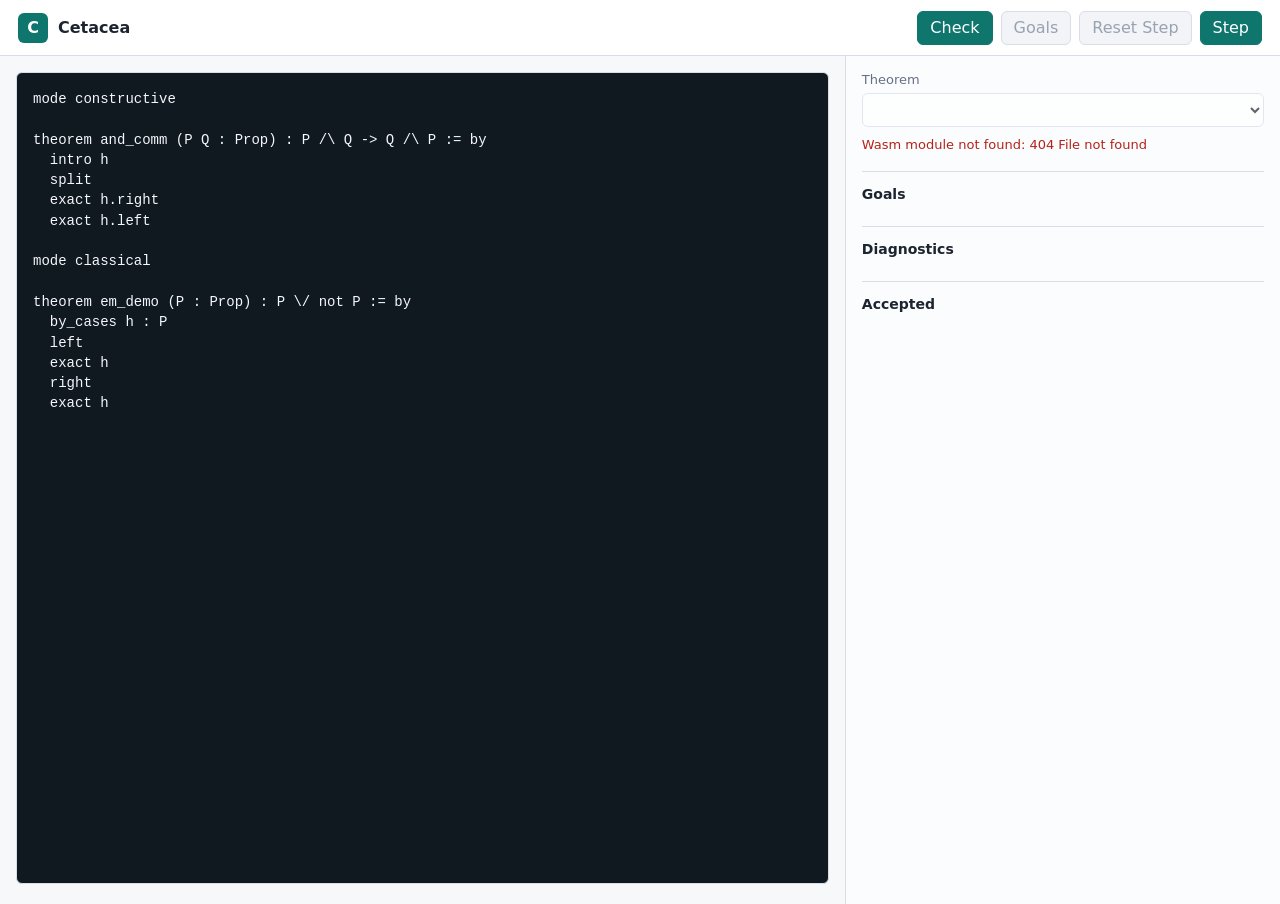
==== web/index.html @ ebc603d8 "Add wasm web UI and goal stepping APIs" ====
<!doctype html>
<html lang="en">
  <head>
    <meta charset="utf-8" />
    <meta name="viewport" content="width=device-width, initial-scale=1" />
    <title>Cetacea</title>
    <link rel="stylesheet" href="./styles.css" />
  </head>
  <body>
    <header class="topbar">
      <div class="brand">
        <span class="brand-mark">C</span>
        <span>Cetacea</span>
      </div>
      <div class="actions">
        <button id="checkButton" type="button">Check</button>
        <button id="cursorGoalsButton" type="button">Goals</button>
        <button id="resetButton" type="button">Reset Step</button>
        <button id="stepButton" type="button">Step</button>
      </div>
    </header>

    <main class="workspace">
      <section class="editor-pane" aria-label="Source editor">
        <textarea id="sourceEditor" spellcheck="false"></textarea>
      </section>

      <aside class="side-pane" aria-label="Proof state">
        <div class="toolbar-row">
          <label for="theoremSelect">Theorem</label>
          <select id="theoremSelect"></select>
        </div>
        <div id="status" class="status">Loading wasm</div>

        <section class="panel">
          <h2>Goals</h2>
          <div id="goalMeta" class="meta"></div>
          <div id="goals"></div>
        </section>

        <section class="panel">
          <h2>Diagnostics</h2>
          <div id="diagnostics"></div>
        </section>

        <section class="panel">
          <h2>Accepted</h2>
          <div id="accepted"></div>
        </section>
      </aside>
    </main>

    <script type="module" src="./app.js"></script>
  </body>
</html>
---- web/styles.css ----
:root {
  color-scheme: light;
  --bg: #f7f8fa;
  --ink: #1c2430;
  --muted: #667085;
  --line: #d8dee8;
  --panel: #ffffff;
  --accent: #0f766e;
  --accent-strong: #0b5f59;
  --error: #b42318;
  --code-bg: #101820;
  --code-ink: #f4f7fb;
}

* {
  box-sizing: border-box;
}

html,
body {
  height: 100%;
}

body {
  margin: 0;
  background: var(--bg);
  color: var(--ink);
  font-family:
    Inter, ui-sans-serif, system-ui, -apple-system, BlinkMacSystemFont, "Segoe UI",
    sans-serif;
}

button,
select,
textarea {
  font: inherit;
}

.topbar {
  height: 56px;
  display: flex;
  align-items: center;
  justify-content: space-between;
  gap: 16px;
  padding: 0 18px;
  border-bottom: 1px solid var(--line);
  background: var(--panel);
}

.brand {
  display: flex;
  align-items: center;
  gap: 10px;
  font-weight: 700;
}

.brand-mark {
  display: grid;
  place-items: center;
  width: 30px;
  height: 30px;
  border-radius: 6px;
  background: var(--accent);
  color: white;
}

.actions {
  display: flex;
  gap: 8px;
  flex-wrap: wrap;
  justify-content: flex-end;
}

button {
  min-height: 34px;
  border: 1px solid var(--line);
  border-radius: 6px;
  background: #fff;
  color: var(--ink);
  padding: 0 12px;
  cursor: pointer;
}

button:hover {
  border-color: var(--accent);
}

button:disabled {
  cursor: not-allowed;
  color: #98a2b3;
  background: #f2f4f7;
}

#checkButton,
#stepButton {
  background: var(--accent);
  border-color: var(--accent);
  color: white;
}

#checkButton:hover,
#stepButton:hover {
  background: var(--accent-strong);
}

.workspace {
  min-height: calc(100vh - 56px);
  display: grid;
  grid-template-columns: minmax(0, 1fr) minmax(340px, 34vw);
}

.editor-pane {
  min-width: 0;
  padding: 16px;
}

#sourceEditor {
  width: 100%;
  height: calc(100vh - 88px);
  resize: none;
  border: 1px solid var(--line);
  border-radius: 6px;
  background: var(--code-bg);
  color: var(--code-ink);
  line-height: 1.45;
  padding: 16px;
  tab-size: 2;
  font-family:
    "SFMono-Regular", Consolas, "Liberation Mono", Menlo, monospace;
  font-size: 14px;
}

.side-pane {
  min-width: 0;
  border-left: 1px solid var(--line);
  background: #fbfcfe;
  padding: 16px;
  overflow: auto;
}

.toolbar-row {
  display: grid;
  gap: 6px;
  margin-bottom: 10px;
}

label,
.meta,
.status {
  color: var(--muted);
  font-size: 13px;
}

select {
  min-height: 34px;
  border: 1px solid var(--line);
  border-radius: 6px;
  background: white;
  color: var(--ink);
  padding: 0 10px;
}

.status {
  min-height: 22px;
  margin-bottom: 12px;
}

.status.error {
  color: var(--error);
}

.panel {
  border-top: 1px solid var(--line);
  padding: 14px 0;
}

.panel h2 {
  margin: 0 0 10px;
  font-size: 14px;
}

.goal {
  border: 1px solid var(--line);
  border-radius: 6px;
  background: var(--panel);
  margin-bottom: 10px;
  overflow: hidden;
}

.goal-context,
.goal-target,
.diagnostic,
.accepted-item,
.empty {
  padding: 10px 12px;
}

.goal-context {
  border-bottom: 1px solid var(--line);
  color: var(--muted);
}

.goal-target {
  font-weight: 650;
}

code,
pre {
  font-family:
    "SFMono-Regular", Consolas, "Liberation Mono", Menlo, monospace;
}

pre {
  margin: 0;
  white-space: pre-wrap;
  word-break: break-word;
}

.diagnostic {
  border-left: 3px solid var(--error);
  background: #fff7f5;
  margin-bottom: 8px;
  border-radius: 4px;
}

.diagnostic-title {
  color: var(--error);
  font-weight: 650;
}

.diagnostic-note {
  color: var(--muted);
  margin-top: 4px;
}

.accepted-item {
  background: var(--panel);
  border: 1px solid var(--line);
  border-radius: 6px;
  margin-bottom: 8px;
}

.empty {
  color: var(--muted);
}

@media (max-width: 860px) {
  .topbar {
    height: auto;
    align-items: flex-start;
    flex-direction: column;
    padding: 12px;
  }

  .workspace {
    grid-template-columns: 1fr;
  }

  .side-pane {
    border-left: 0;
    border-top: 1px solid var(--line);
  }

  #sourceEditor {
    height: 54vh;
  }
}
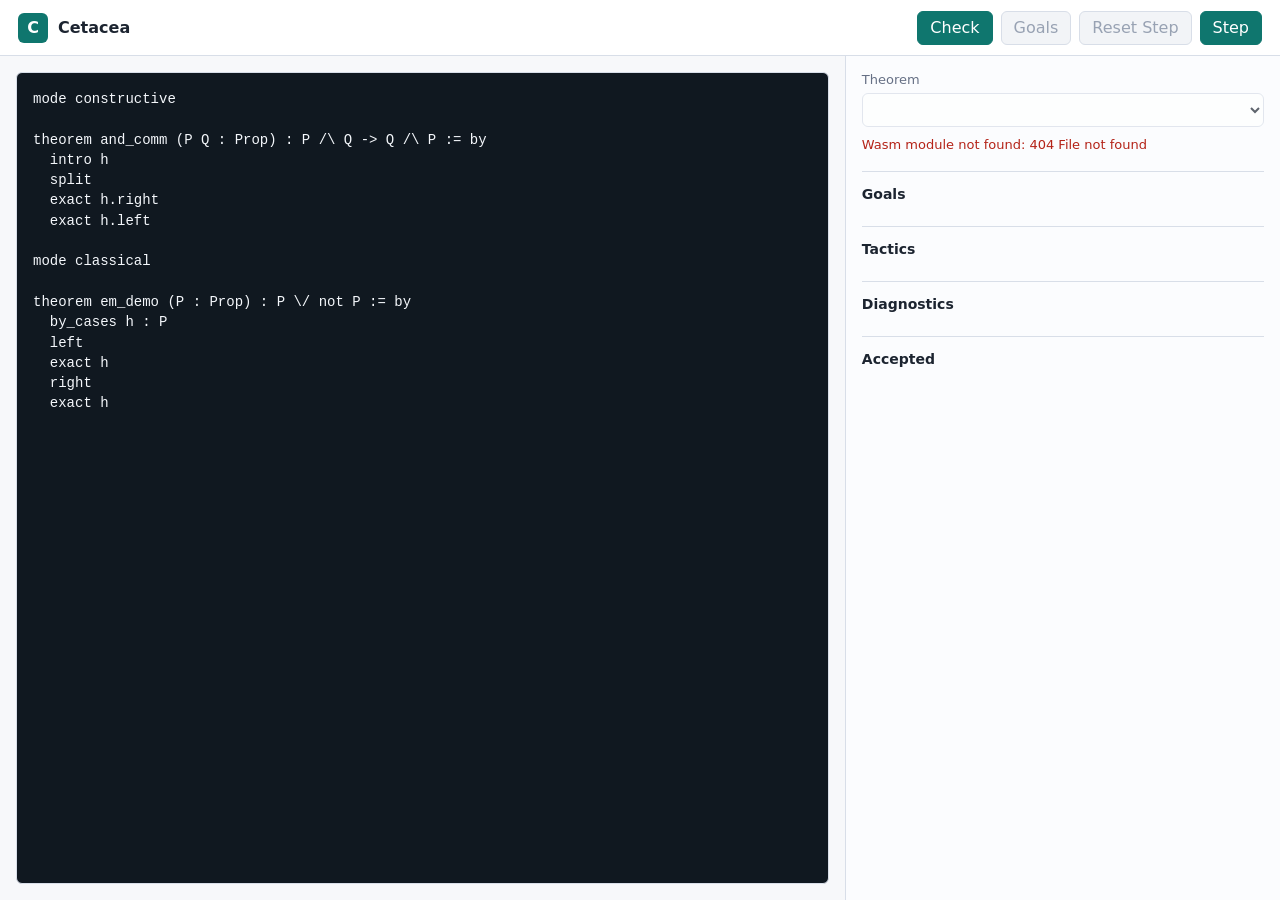
==== commit 6c80d7f0: "Highlight proof steps in web UI" ====
--- a/web/index.html
+++ b/web/index.html
@@ -22,7 +22,10 @@
 
     <main class="workspace">
       <section class="editor-pane" aria-label="Source editor">
-        <textarea id="sourceEditor" spellcheck="false"></textarea>
+        <div class="editor-shell">
+          <pre id="sourceHighlights" aria-hidden="true"></pre>
+          <textarea id="sourceEditor" spellcheck="false"></textarea>
+        </div>
       </section>
 
       <aside class="side-pane" aria-label="Proof state">
@@ -36,6 +39,11 @@
           <h2>Goals</h2>
           <div id="goalMeta" class="meta"></div>
           <div id="goals"></div>
+        </section>
+
+        <section class="panel">
+          <h2>Tactics</h2>
+          <div id="tactics"></div>
         </section>
 
         <section class="panel">
--- a/web/styles.css
+++ b/web/styles.css
@@ -7,6 +7,7 @@
   --panel: #ffffff;
   --accent: #0f766e;
   --accent-strong: #0b5f59;
+  --next: #b45309;
   --error: #b42318;
   --code-bg: #101820;
   --code-ink: #f4f7fb;
@@ -114,20 +115,70 @@
   padding: 16px;
 }
 
-#sourceEditor {
+.editor-shell {
+  position: relative;
   width: 100%;
   height: calc(100vh - 88px);
-  resize: none;
   border: 1px solid var(--line);
   border-radius: 6px;
   background: var(--code-bg);
-  color: var(--code-ink);
+  overflow: hidden;
+}
+
+#sourceEditor,
+#sourceHighlights {
+  position: absolute;
+  inset: 0;
+  width: 100%;
+  height: 100%;
+  margin: 0;
   line-height: 1.45;
   padding: 16px;
   tab-size: 2;
   font-family:
     "SFMono-Regular", Consolas, "Liberation Mono", Menlo, monospace;
   font-size: 14px;
+  white-space: pre-wrap;
+  word-break: break-word;
+}
+
+#sourceEditor {
+  resize: none;
+  border: 0;
+  background: transparent;
+  color: var(--code-ink);
+  caret-color: var(--code-ink);
+}
+
+#sourceEditor:focus {
+  outline: 2px solid color-mix(in srgb, var(--accent) 60%, transparent);
+  outline-offset: -2px;
+}
+
+#sourceHighlights {
+  pointer-events: none;
+  color: transparent;
+  overflow: auto;
+}
+
+#sourceHighlights::-webkit-scrollbar {
+  display: none;
+}
+
+.source-line {
+  display: block;
+  min-height: 1.45em;
+  margin: 0 -16px;
+  padding: 0 16px;
+}
+
+.source-line.is-current {
+  background: rgba(20, 184, 166, 0.24);
+}
+
+.source-line.is-next {
+  background: rgba(245, 158, 11, 0.14);
+  box-shadow: inset 3px 0 0 var(--next);
 }
 
 .side-pane {
@@ -202,6 +253,54 @@
 
 .goal-target {
   font-weight: 650;
+}
+
+.tactic-item {
+  width: 100%;
+  display: grid;
+  grid-template-columns: 38px minmax(0, 1fr);
+  gap: 10px;
+  align-items: start;
+  min-height: 36px;
+  margin-bottom: 6px;
+  padding: 8px 10px;
+  text-align: left;
+  border: 1px solid var(--line);
+  background: var(--panel);
+}
+
+.tactic-item:hover {
+  border-color: var(--accent);
+}
+
+.tactic-item.is-done {
+  color: var(--muted);
+  background: #f8fafc;
+}
+
+.tactic-item.is-current {
+  border-color: var(--accent);
+  background: #e7f6f3;
+  box-shadow: inset 3px 0 0 var(--accent);
+  color: var(--ink);
+}
+
+.tactic-item.is-next {
+  border-color: #f59e0b;
+  background: #fff8eb;
+  color: var(--ink);
+}
+
+.tactic-line {
+  color: var(--muted);
+  font-variant-numeric: tabular-nums;
+}
+
+.tactic-text {
+  min-width: 0;
+  font-family:
+    "SFMono-Regular", Consolas, "Liberation Mono", Menlo, monospace;
+  overflow-wrap: anywhere;
 }
 
 code,
@@ -261,7 +360,7 @@
     border-top: 1px solid var(--line);
   }
 
-  #sourceEditor {
+  .editor-shell {
     height: 54vh;
   }
 }
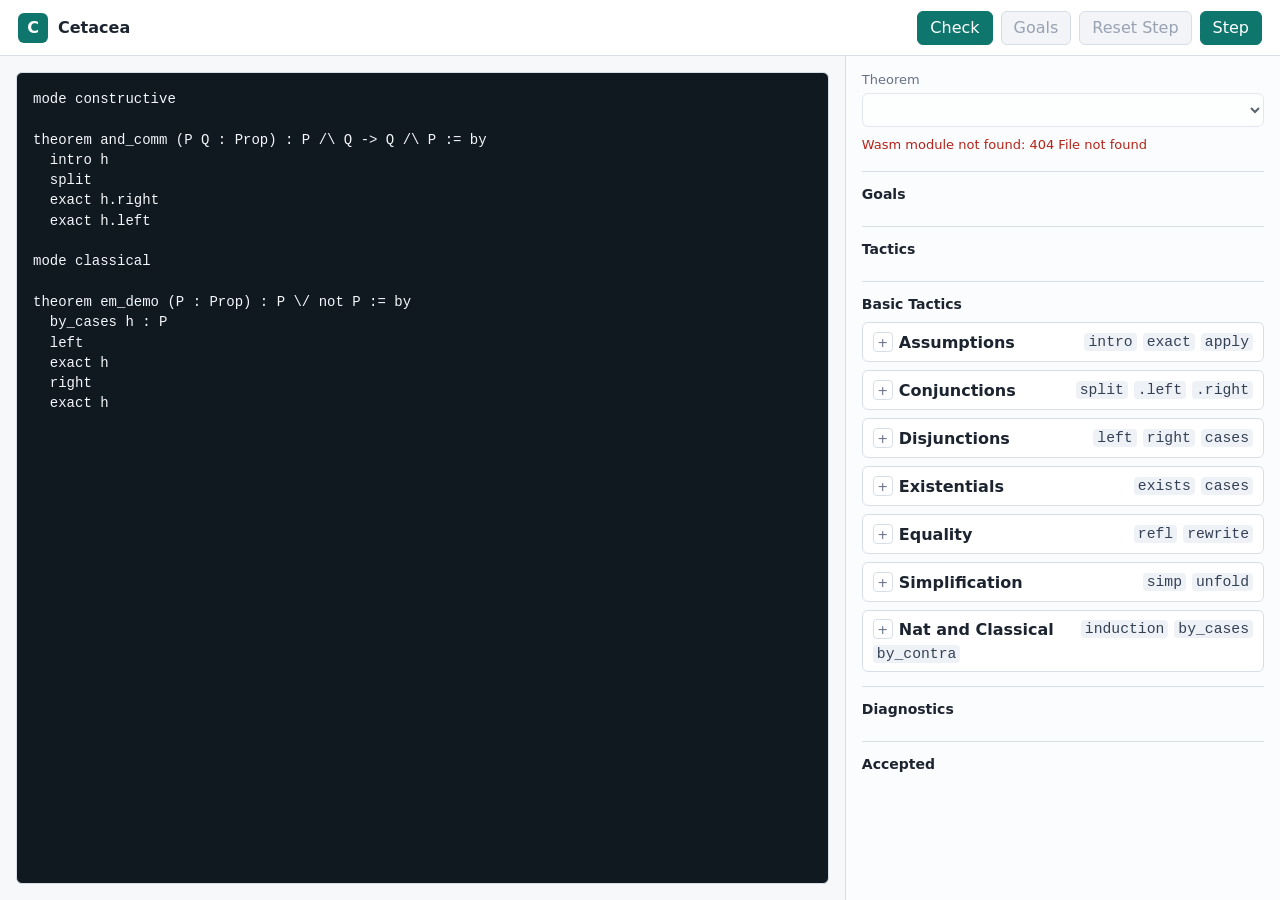
==== commit 70485489: "improvements to UI" ====
--- a/web/index.html
+++ b/web/index.html
@@ -46,6 +46,138 @@
           <div id="tactics"></div>
         </section>
 
+        <section class="panel tutorial-panel">
+          <h2>Basic Tactics</h2>
+          <div class="tutorial-list">
+            <details class="tutorial-item">
+              <summary>
+                <span>Assumptions</span>
+                <code>intro</code>
+                <code>exact</code>
+                <code>apply</code>
+              </summary>
+              <p>
+                Use <code>intro name</code> to move an implication or universal
+                binder into the context. Use <code>exact proof</code> when a
+                hypothesis or theorem already proves the goal.
+              </p>
+              <pre>intro h
+exact h
+apply theorem_name</pre>
+            </details>
+
+            <details class="tutorial-item">
+              <summary>
+                <span>Conjunctions</span>
+                <code>split</code>
+                <code>.left</code>
+                <code>.right</code>
+              </summary>
+              <p>
+                Use <code>split</code> for conjunction goals. Project existing
+                conjunction hypotheses with <code>h.left</code> and
+                <code>h.right</code>.
+              </p>
+              <pre>split
+exact h.left
+exact h.right</pre>
+            </details>
+
+            <details class="tutorial-item">
+              <summary>
+                <span>Disjunctions</span>
+                <code>left</code>
+                <code>right</code>
+                <code>cases</code>
+              </summary>
+              <p>
+                Use <code>left</code> or <code>right</code> to choose a side of
+                an or-goal. Use <code>cases h with</code> to analyze an
+                existing disjunction.
+              </p>
+              <pre>cases h with
+| left hp =&gt;
+    exact hp
+| right hq =&gt;
+    exact hq</pre>
+            </details>
+
+            <details class="tutorial-item">
+              <summary>
+                <span>Existentials</span>
+                <code>exists</code>
+                <code>cases</code>
+              </summary>
+              <p>
+                Use <code>exists witness</code> to provide a witness. Use
+                <code>cases h with</code> to unpack a witness and its proof.
+              </p>
+              <pre>exists x
+exact hx
+
+cases h with
+| intro x hx =&gt;
+    exact hx</pre>
+            </details>
+
+            <details class="tutorial-item">
+              <summary>
+                <span>Equality</span>
+                <code>refl</code>
+                <code>rewrite</code>
+              </summary>
+              <p>
+                Use <code>refl</code> for goals where both sides compute to the
+                same term. Use <code>rewrite h</code> when an equality proof can
+                rewrite the current target.
+              </p>
+              <pre>refl
+rewrite h
+rewrite -&gt; h
+rewrite all h</pre>
+            </details>
+
+            <details class="tutorial-item">
+              <summary>
+                <span>Simplification</span>
+                <code>simp</code>
+                <code>unfold</code>
+              </summary>
+              <p>
+                Use <code>simp</code> for built-in computation and transparent
+                definitions. Use <code>simp at h</code> or <code>simp at *</code>
+                for hypotheses.
+              </p>
+              <pre>simp
+simp [lemma]
+simp at h
+unfold definition_name</pre>
+            </details>
+
+            <details class="tutorial-item">
+              <summary>
+                <span>Nat and Classical</span>
+                <code>induction</code>
+                <code>by_cases</code>
+                <code>by_contra</code>
+              </summary>
+              <p>
+                Use <code>induction n with</code> for natural numbers. In
+                classical mode, use <code>by_cases h : P</code> or
+                <code>by_contra h</code>.
+              </p>
+              <pre>induction n with
+| zero =&gt;
+    simp
+| succ n ih =&gt;
+    simp
+
+by_cases h : P
+by_contra h</pre>
+            </details>
+          </div>
+        </section>
+
         <section class="panel">
           <h2>Diagnostics</h2>
           <div id="diagnostics"></div>
--- a/web/styles.css
+++ b/web/styles.css
@@ -303,6 +303,90 @@
   overflow-wrap: anywhere;
 }
 
+.tutorial-list {
+  display: grid;
+  gap: 8px;
+}
+
+.tutorial-item {
+  border: 1px solid var(--line);
+  border-radius: 6px;
+  background: var(--panel);
+  overflow: hidden;
+}
+
+.tutorial-item summary {
+  display: flex;
+  align-items: center;
+  flex-wrap: wrap;
+  gap: 6px;
+  min-height: 38px;
+  padding: 8px 10px;
+  cursor: pointer;
+  list-style: none;
+}
+
+.tutorial-item summary::-webkit-details-marker {
+  display: none;
+}
+
+.tutorial-item summary::before {
+  content: "+";
+  display: inline-grid;
+  place-items: center;
+  flex: 0 0 18px;
+  height: 18px;
+  border: 1px solid var(--line);
+  border-radius: 4px;
+  color: var(--muted);
+  font-size: 13px;
+  line-height: 1;
+}
+
+.tutorial-item[open] summary::before {
+  content: "-";
+}
+
+.tutorial-item summary span {
+  flex: 1;
+  flex-basis: 150px;
+  min-width: 0;
+  font-weight: 650;
+}
+
+.tutorial-item summary code {
+  flex: 0 1 auto;
+  max-width: 96px;
+  overflow: hidden;
+  text-overflow: ellipsis;
+  white-space: nowrap;
+}
+
+.tutorial-item p {
+  margin: 0;
+  padding: 10px 12px 0;
+  color: var(--muted);
+  font-size: 13px;
+  line-height: 1.45;
+}
+
+.tutorial-item pre {
+  margin: 10px 12px 12px;
+  padding: 10px;
+  border-radius: 6px;
+  background: #f4f7fb;
+  color: var(--ink);
+  font-size: 13px;
+}
+
+code {
+  padding: 1px 4px;
+  border-radius: 4px;
+  background: #eef2f7;
+  color: #344054;
+  font-size: 0.92em;
+}
+
 code,
 pre {
   font-family:
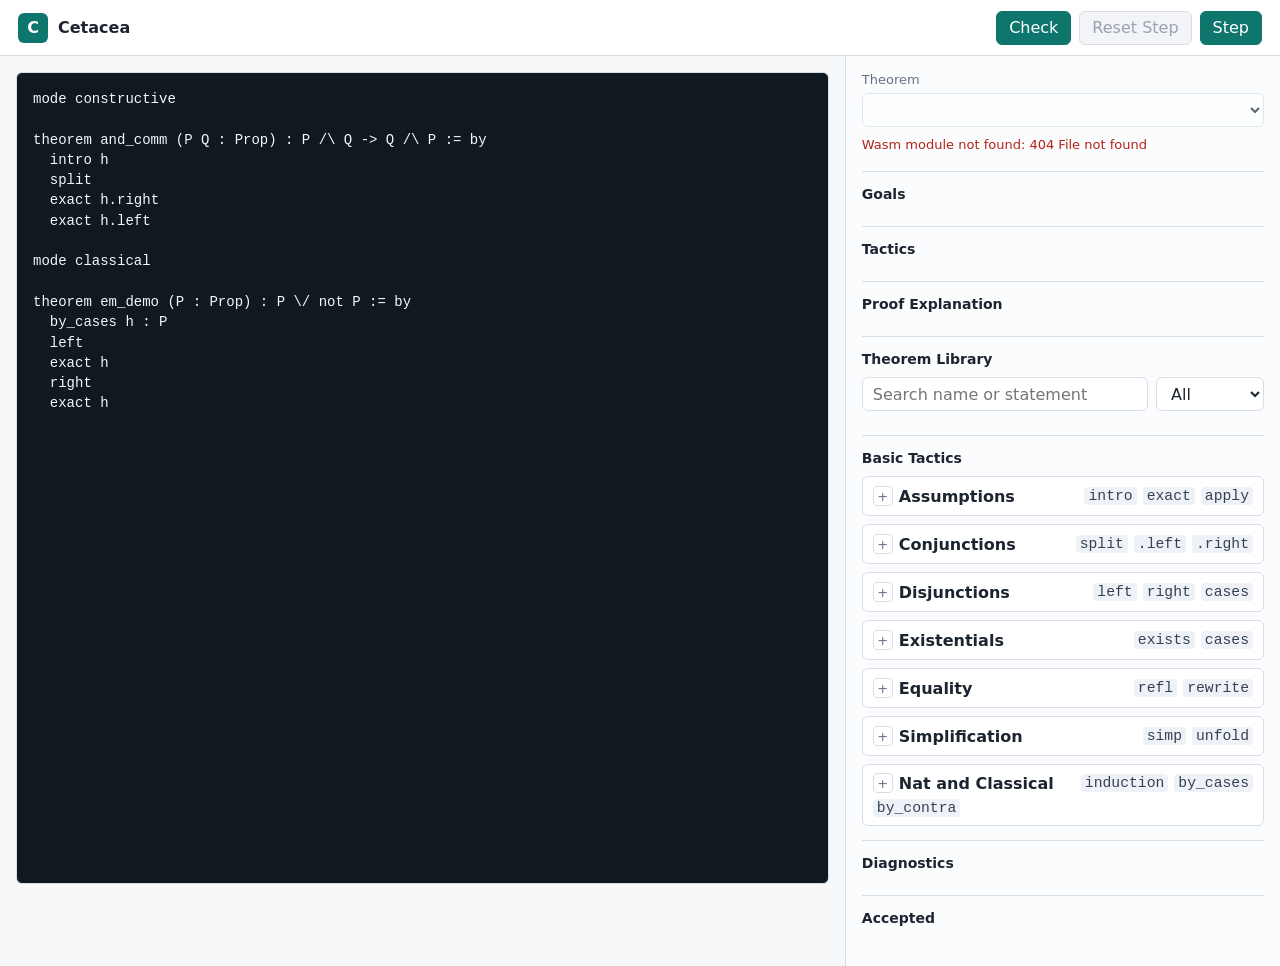
==== commit b9449b21: "Add teaching assistant proof features" ====
--- a/web/index.html
+++ b/web/index.html
@@ -14,7 +14,6 @@
       </div>
       <div class="actions">
         <button id="checkButton" type="button">Check</button>
-        <button id="cursorGoalsButton" type="button">Goals</button>
         <button id="resetButton" type="button">Reset Step</button>
         <button id="stepButton" type="button">Step</button>
       </div>
@@ -46,6 +45,30 @@
           <div id="tactics"></div>
         </section>
 
+        <section class="panel">
+          <h2>Proof Explanation</h2>
+          <div id="proofExplanation"></div>
+        </section>
+
+        <section class="panel">
+          <h2>Theorem Library</h2>
+          <div class="library-controls">
+            <input
+              id="librarySearch"
+              type="search"
+              autocomplete="off"
+              spellcheck="false"
+              placeholder="Search name or statement"
+            />
+            <select id="libraryScope" aria-label="Theorem library scope">
+              <option value="all">All</option>
+              <option value="imported">Imported</option>
+              <option value="local">Local</option>
+            </select>
+          </div>
+          <div id="theoremLibrary"></div>
+        </section>
+
         <section class="panel tutorial-panel">
           <h2>Basic Tactics</h2>
           <div class="tutorial-list">
--- a/web/styles.css
+++ b/web/styles.css
@@ -33,6 +33,7 @@
 
 button,
 select,
+input,
 textarea {
   font: inherit;
 }
@@ -211,6 +212,16 @@
   padding: 0 10px;
 }
 
+input[type="search"] {
+  min-width: 0;
+  min-height: 34px;
+  border: 1px solid var(--line);
+  border-radius: 6px;
+  background: white;
+  color: var(--ink);
+  padding: 0 10px;
+}
+
 .status {
   min-height: 22px;
   margin-bottom: 12px;
@@ -253,6 +264,49 @@
 
 .goal-target {
   font-weight: 650;
+}
+
+.goal-hints {
+  display: grid;
+  gap: 8px;
+  padding: 10px 12px;
+  border-top: 1px solid var(--line);
+  background: #fbfcfe;
+}
+
+.hint-heading {
+  color: var(--muted);
+  font-size: 12px;
+  font-weight: 700;
+  text-transform: uppercase;
+}
+
+.hint-item {
+  display: grid;
+  grid-template-columns: minmax(96px, 140px) minmax(0, 1fr);
+  gap: 10px;
+  align-items: start;
+}
+
+.hint-tactic {
+  min-width: 0;
+  padding: 6px 8px;
+  font-family:
+    "SFMono-Regular", Consolas, "Liberation Mono", Menlo, monospace;
+  text-align: left;
+  overflow-wrap: anywhere;
+}
+
+.hint-title {
+  font-size: 13px;
+  font-weight: 650;
+}
+
+.hint-detail {
+  margin-top: 2px;
+  color: var(--muted);
+  font-size: 12px;
+  line-height: 1.4;
 }
 
 .tactic-item {
@@ -306,6 +360,151 @@
 .tutorial-list {
   display: grid;
   gap: 8px;
+}
+
+.library-controls {
+  display: grid;
+  grid-template-columns: minmax(0, 1fr) 108px;
+  gap: 8px;
+  margin-bottom: 10px;
+}
+
+#proofExplanation {
+  display: grid;
+  gap: 8px;
+}
+
+.explain-meta {
+  color: var(--muted);
+  font-size: 13px;
+}
+
+.explain-step {
+  border: 1px solid var(--line);
+  border-radius: 6px;
+  background: var(--panel);
+  overflow: hidden;
+}
+
+.explain-head {
+  display: flex;
+  align-items: center;
+  flex-wrap: wrap;
+  gap: 8px;
+  padding: 8px 10px;
+  border-bottom: 1px solid var(--line);
+}
+
+.explain-line {
+  color: var(--muted);
+  font-size: 12px;
+  font-variant-numeric: tabular-nums;
+}
+
+.explain-before,
+.explain-after {
+  padding: 8px 10px;
+  color: var(--muted);
+  font-size: 12px;
+}
+
+.explain-before {
+  border-bottom: 1px solid var(--line);
+}
+
+.explain-after {
+  border-top: 1px solid var(--line);
+  background: #fbfcfe;
+}
+
+.explain-body {
+  display: grid;
+  gap: 4px;
+  padding: 9px 10px;
+}
+
+.explain-body p {
+  margin: 0;
+  color: var(--ink);
+  font-size: 13px;
+  line-height: 1.45;
+}
+
+.explain-warning {
+  padding: 8px 10px;
+  border: 1px solid #fedf89;
+  border-radius: 4px;
+  background: #fffbeb;
+  color: #854d0e;
+  font-size: 13px;
+}
+
+#theoremLibrary {
+  display: grid;
+  gap: 8px;
+}
+
+.library-item {
+  border: 1px solid var(--line);
+  border-radius: 6px;
+  background: var(--panel);
+  overflow: hidden;
+}
+
+.library-item.is-suggested {
+  border-color: var(--accent);
+  box-shadow: inset 3px 0 0 var(--accent);
+}
+
+.library-head {
+  display: grid;
+  grid-template-columns: minmax(0, 1fr) auto;
+  gap: 8px;
+  align-items: center;
+  padding: 8px 10px;
+  border-bottom: 1px solid var(--line);
+}
+
+.library-name {
+  min-width: 0;
+  padding: 0;
+  border: 0;
+  background: transparent;
+  color: var(--ink);
+  font-family:
+    "SFMono-Regular", Consolas, "Liberation Mono", Menlo, monospace;
+  font-weight: 700;
+  text-align: left;
+  overflow-wrap: anywhere;
+}
+
+.library-name:hover {
+  color: var(--accent);
+}
+
+.library-badges {
+  display: flex;
+  flex-wrap: wrap;
+  justify-content: flex-end;
+  gap: 4px;
+}
+
+.badge {
+  display: inline-flex;
+  align-items: center;
+  min-height: 20px;
+  padding: 0 6px;
+  border-radius: 4px;
+  background: #eef2f7;
+  color: #475467;
+  font-size: 11px;
+  font-weight: 650;
+}
+
+.library-statement {
+  padding: 8px 10px;
+  color: var(--muted);
+  font-size: 12px;
 }
 
 .tutorial-item {
@@ -416,6 +615,35 @@
   margin-top: 4px;
 }
 
+.diagnostic-help {
+  margin-top: 8px;
+  padding: 8px;
+  border: 1px solid #fedf89;
+  border-radius: 4px;
+  background: #fffbeb;
+}
+
+.diagnostic-help-title {
+  color: #92400e;
+  font-weight: 700;
+}
+
+.diagnostic-help-detail {
+  margin-top: 3px;
+  color: #854d0e;
+  font-size: 13px;
+  line-height: 1.4;
+}
+
+.diagnostic-example {
+  margin-top: 6px;
+  padding: 8px;
+  border-radius: 4px;
+  background: #fff7d6;
+  color: var(--ink);
+  font-size: 12px;
+}
+
 .accepted-item {
   background: var(--panel);
   border: 1px solid var(--line);
@@ -447,4 +675,14 @@
   .editor-shell {
     height: 54vh;
   }
-}
+
+  .hint-item,
+  .library-controls,
+  .library-head {
+    grid-template-columns: 1fr;
+  }
+
+  .library-badges {
+    justify-content: flex-start;
+  }
+}
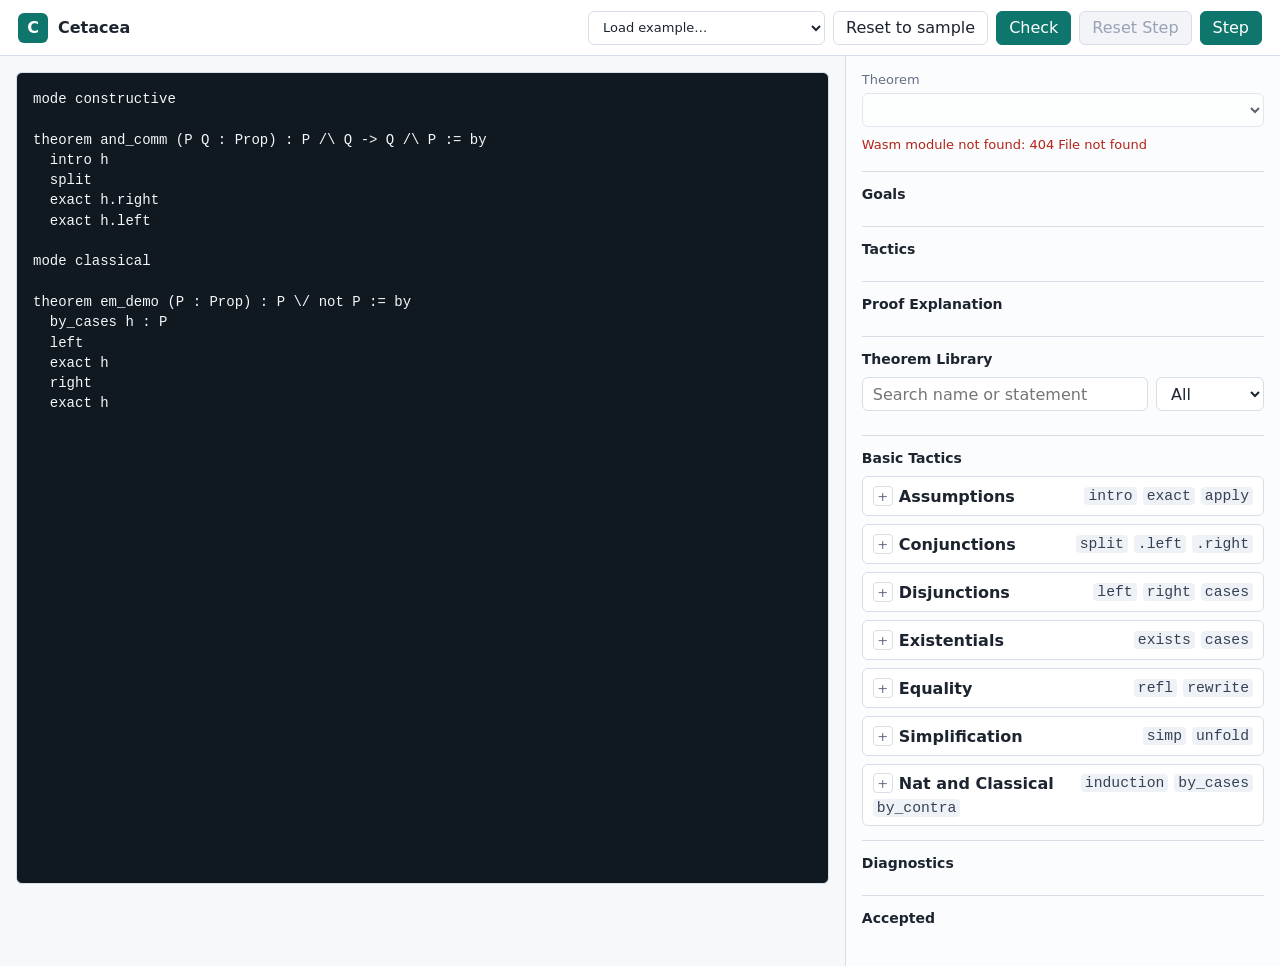
==== commit d8346bd5: "Web UI: persistence, examples menu, inline errors, live re-check - localStorage autosave with reset-" ====
--- a/web/index.html
+++ b/web/index.html
@@ -13,6 +13,13 @@
         <span>Cetacea</span>
       </div>
       <div class="actions">
+        <label class="example-picker">
+          <span class="visually-hidden">Load example</span>
+          <select id="exampleSelect">
+            <option value="">Load example…</option>
+          </select>
+        </label>
+        <button id="resetSampleButton" type="button">Reset to sample</button>
         <button id="checkButton" type="button">Check</button>
         <button id="resetButton" type="button">Reset Step</button>
         <button id="stepButton" type="button">Step</button>
@@ -32,7 +39,7 @@
           <label for="theoremSelect">Theorem</label>
           <select id="theoremSelect"></select>
         </div>
-        <div id="status" class="status">Loading wasm</div>
+        <div id="status" class="status" role="status" aria-live="polite">Loading wasm</div>
 
         <section class="panel">
           <h2>Goals</h2>
@@ -213,6 +220,7 @@
       </aside>
     </main>
 
+    <script src="./examples.js"></script>
     <script type="module" src="./app.js"></script>
   </body>
 </html>
--- a/web/styles.css
+++ b/web/styles.css
@@ -68,9 +68,30 @@
 
 .actions {
   display: flex;
+  align-items: center;
   gap: 8px;
   flex-wrap: wrap;
   justify-content: flex-end;
+}
+
+.example-picker {
+  display: inline-flex;
+}
+
+.example-picker select {
+  max-width: 240px;
+}
+
+.visually-hidden {
+  position: absolute;
+  width: 1px;
+  height: 1px;
+  margin: -1px;
+  padding: 0;
+  border: 0;
+  clip: rect(0 0 0 0);
+  overflow: hidden;
+  white-space: nowrap;
 }
 
 button {
@@ -182,6 +203,19 @@
   box-shadow: inset 3px 0 0 var(--next);
 }
 
+.source-line.is-error {
+  background: rgba(240, 68, 56, 0.18);
+  box-shadow: inset 3px 0 0 var(--error);
+}
+
+.error-token {
+  background: rgba(240, 68, 56, 0.32);
+  border-radius: 2px;
+  text-decoration: underline wavy #f97066;
+  text-decoration-skip-ink: none;
+  text-underline-offset: 3px;
+}
+
 .side-pane {
   min-width: 0;
   border-left: 1px solid var(--line);
@@ -615,6 +649,25 @@
   margin-top: 4px;
 }
 
+.diagnostic-source {
+  margin-top: 6px;
+  padding: 8px;
+  border: 1px solid var(--line);
+  border-radius: 4px;
+  background: var(--panel);
+  color: var(--ink);
+  font-size: 12px;
+  line-height: 1.4;
+  white-space: pre;
+  overflow-x: auto;
+  word-break: normal;
+}
+
+.diagnostic-caret {
+  color: var(--error);
+  font-weight: 700;
+}
+
 .diagnostic-help {
   margin-top: 8px;
   padding: 8px;
@@ -649,6 +702,24 @@
   border: 1px solid var(--line);
   border-radius: 6px;
   margin-bottom: 8px;
+}
+
+.incomplete-flag {
+  color: #b54708;
+  font-weight: 650;
+}
+
+.accepted-axioms {
+  margin-top: 4px;
+  color: var(--muted);
+  font-size: 12px;
+  font-family:
+    "SFMono-Regular", Consolas, "Liberation Mono", Menlo, monospace;
+}
+
+.badge-warn {
+  background: #fef0c7;
+  color: #b54708;
 }
 
 .empty {
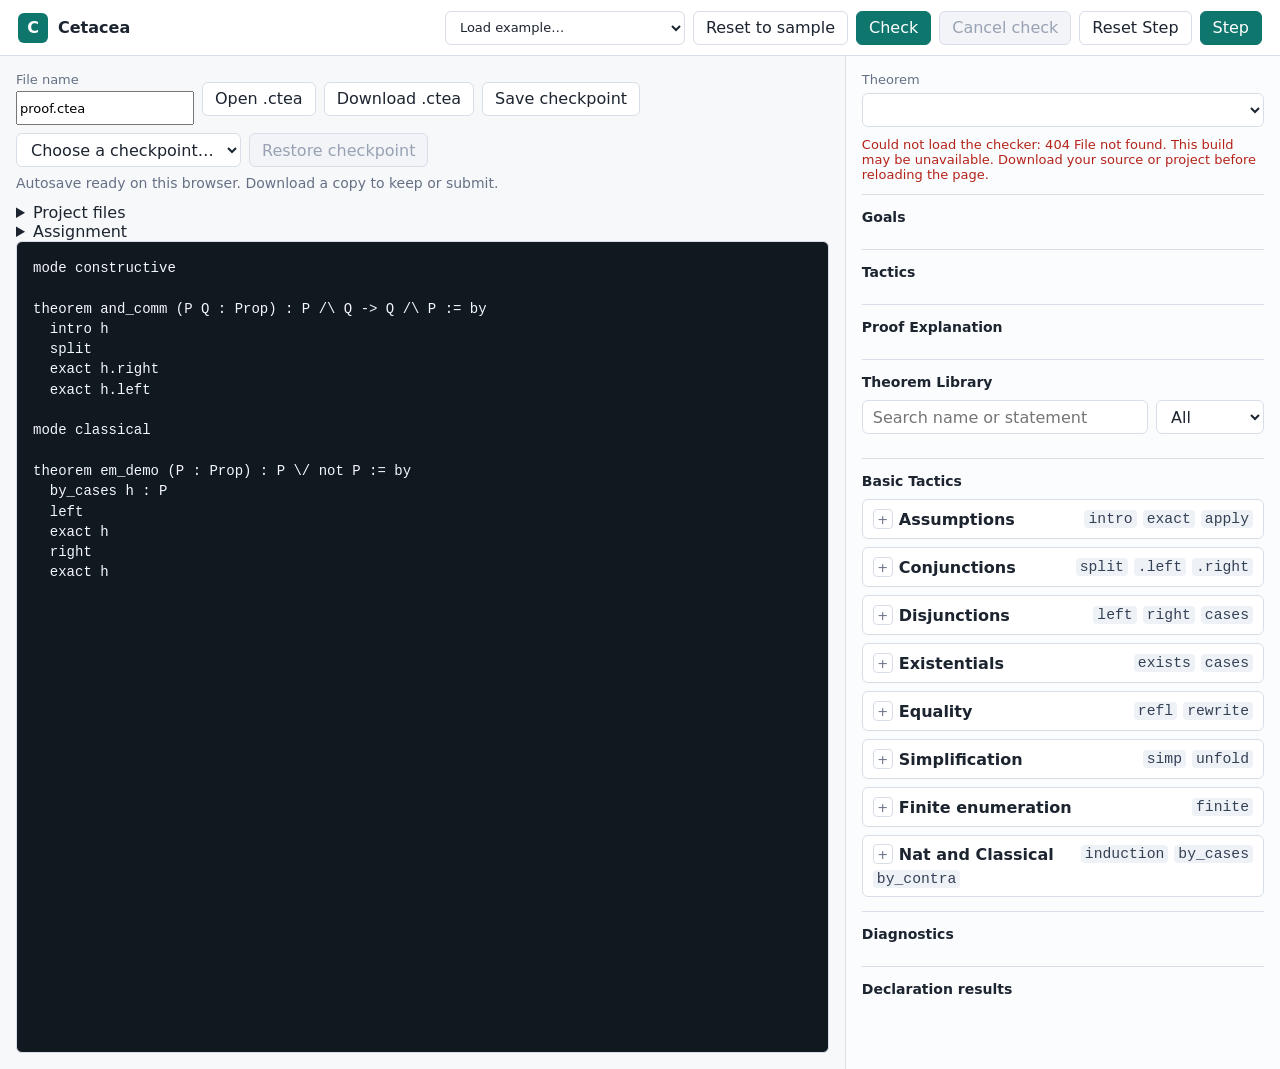
==== commit cb9d63cf: "Improve classroom proof workflows, libraries, and checking reliability Add portable student projects" ====
--- a/web/index.html
+++ b/web/index.html
@@ -4,9 +4,13 @@
     <meta charset="utf-8" />
     <meta name="viewport" content="width=device-width, initial-scale=1" />
     <title>Cetacea</title>
-    <link rel="stylesheet" href="./styles.css" />
+    <link rel="stylesheet" href="./styles.css?v=3" />
   </head>
   <body>
+    <nav class="skip-links" aria-label="Skip to editor sections">
+      <a href="#sourceEditor">Skip to proof source</a>
+      <a href="#proofState">Skip to proof state</a>
+    </nav>
     <header class="topbar">
       <div class="brand">
         <span class="brand-mark">C</span>
@@ -21,6 +25,7 @@
         </label>
         <button id="resetSampleButton" type="button">Reset to sample</button>
         <button id="checkButton" type="button">Check</button>
+        <button id="cancelButton" type="button" disabled>Cancel check</button>
         <button id="resetButton" type="button">Reset Step</button>
         <button id="stepButton" type="button">Step</button>
       </div>
@@ -28,13 +33,49 @@
 
     <main class="workspace">
       <section class="editor-pane" aria-label="Source editor">
+        <div class="file-controls">
+          <label>File name <input id="fileName" value="proof.ctea" /></label>
+          <button id="openFileButton" type="button">Open .ctea</button>
+          <input id="proofFile" type="file" accept=".ctea,text/plain" hidden />
+          <button id="downloadButton" type="button">Download .ctea</button>
+          <button id="checkpointButton" type="button">Save checkpoint</button>
+          <label class="visually-hidden" for="recoverySelect">Saved checkpoints</label>
+          <select id="recoverySelect"></select>
+          <button id="restoreWorkButton" type="button">Restore checkpoint</button>
+          <div id="saveStatus" role="status" aria-live="polite"></div>
+          <button id="downloadSavedDataButton" type="button" hidden>Download saved data</button>
+          <button id="resumeAutosaveButton" type="button" hidden>Resume autosave with recovered work</button>
+        </div>
+        <details class="project-controls">
+          <summary>Project files</summary>
+          <div class="file-controls">
+            <button id="openProjectButton" type="button">Open project</button>
+            <input id="projectInput" type="file" accept=".ctea-project,application/json" hidden />
+            <button id="downloadProjectButton" type="button">Download project</button>
+            <label>Active file <select id="projectSelect"></select></label>
+            <label>File path <input id="projectPath" placeholder="lesson/helper.ctea" /></label>
+            <button id="addProjectFileButton" type="button">Add file</button>
+            <button id="renameProjectFileButton" type="button">Rename active file</button>
+          </div>
+          <p>Project downloads include every source file. Renaming a file does not rewrite its import statements.</p>
+        </details>
+        <details class="project-controls">
+          <summary>Assignment</summary>
+          <button id="openAssignmentButton" type="button">Open assignment</button>
+          <input id="assignmentInput" type="file" accept=".ctea-task,application/json" hidden />
+          <button id="clearAssignmentButton" type="button" disabled>Clear assignment</button>
+          <p id="assignmentStatus" role="status">No assignment selected.</p>
+          <ul id="assignmentViolations"></ul>
+          <p>Open the .ctea-task supplied by your instructor. This selection provides local feedback and applies to the active file. Your selection is saved with your work and rechecked after reload. Keep the original instructor task file for reference.</p>
+        </details>
         <div class="editor-shell">
           <pre id="sourceHighlights" aria-hidden="true"></pre>
-          <textarea id="sourceEditor" spellcheck="false"></textarea>
+          <p id="editorKeyboardHelp" class="visually-hidden">Tab moves to the next control; Shift+Tab moves to the previous control. Use Check to check the whole file, or Step to advance the selected proof.</p>
+          <textarea id="sourceEditor" aria-label="Proof source" aria-describedby="editorKeyboardHelp" spellcheck="false"></textarea>
         </div>
       </section>
 
-      <aside class="side-pane" aria-label="Proof state">
+      <aside id="proofState" class="side-pane" aria-label="Proof state" tabindex="-1">
         <div class="toolbar-row">
           <label for="theoremSelect">Theorem</label>
           <select id="theoremSelect"></select>
@@ -62,6 +103,7 @@
           <div class="library-controls">
             <input
               id="librarySearch"
+              aria-label="Search theorem names or statements"
               type="search"
               autocomplete="off"
               spellcheck="false"
@@ -90,6 +132,8 @@
                 Use <code>intro name</code> to move an implication or universal
                 binder into the context. Use <code>exact proof</code> when a
                 hypothesis or theorem already proves the goal.
+                Use <code>revert x</code> to generalize a term variable and its
+                dependent hypotheses before induction.
               </p>
               <pre>intro h
 exact h
@@ -186,6 +230,22 @@
 
             <details class="tutorial-item">
               <summary>
+                <span>Finite enumeration</span>
+                <code>finite</code>
+              </summary>
+              <p>
+                After importing <code>std/hol/finite@1</code>, use
+                <code>finite</code> to prove a concrete list's count,
+                membership, or duplicate-freedom. Coverage handles datatypes
+                whose constructors take no arguments. Load the three-colour
+                example to try it.
+              </p>
+              <pre>theorem count : F.HasCard(colours, 3) := by
+  finite</pre>
+            </details>
+
+            <details class="tutorial-item">
+              <summary>
                 <span>Nat and Classical</span>
                 <code>induction</code>
                 <code>by_cases</code>
@@ -214,7 +274,7 @@
         </section>
 
         <section class="panel">
-          <h2>Accepted</h2>
+          <h2>Declaration results</h2>
           <div id="accepted"></div>
         </section>
       </aside>
--- a/web/styles.css
+++ b/web/styles.css
@@ -135,6 +135,30 @@
 .editor-pane {
   min-width: 0;
   padding: 16px;
+}
+
+.file-controls {
+  display: flex;
+  flex-wrap: wrap;
+  align-items: center;
+  gap: 8px;
+  margin-bottom: 12px;
+}
+
+.file-controls input,
+.file-controls select {
+  max-width: 100%;
+  min-height: 34px;
+}
+
+#saveStatus {
+  flex-basis: 100%;
+  font-size: 0.875rem;
+  color: var(--muted);
+}
+
+#saveStatus.error {
+  color: var(--error);
 }
 
 .editor-shell {
@@ -757,3 +781,47 @@
     justify-content: flex-start;
   }
 }
+
+/* Keep section navigation available without adding permanent toolbar clutter. */
+.skip-links a {
+  position: fixed;
+  top: 8px;
+  left: 8px;
+  z-index: 100;
+  transform: translateY(-200%);
+  padding: 12px 16px;
+  background: var(--panel);
+  color: var(--ink);
+  border: 2px solid var(--accent);
+  border-radius: 4px;
+}
+.skip-links a:focus {
+  transform: translateY(0);
+}
+:where(a, button, input, select, summary, [tabindex]):focus-visible {
+  outline: 2px solid var(--accent);
+  outline-offset: 3px;
+}
+
+/* Long source paths and theorem names must not set the page's minimum width. */
+.file-controls label,
+.toolbar-row,
+.project-controls {
+  min-width: 0;
+  max-width: 100%;
+}
+.file-controls label {
+  display: grid;
+  gap: 4px;
+}
+select {
+  min-width: 0;
+  max-width: 100%;
+}
+.meta,
+.status,
+.explain-meta,
+.accepted-item,
+.project-controls p {
+  overflow-wrap: anywhere;
+}
